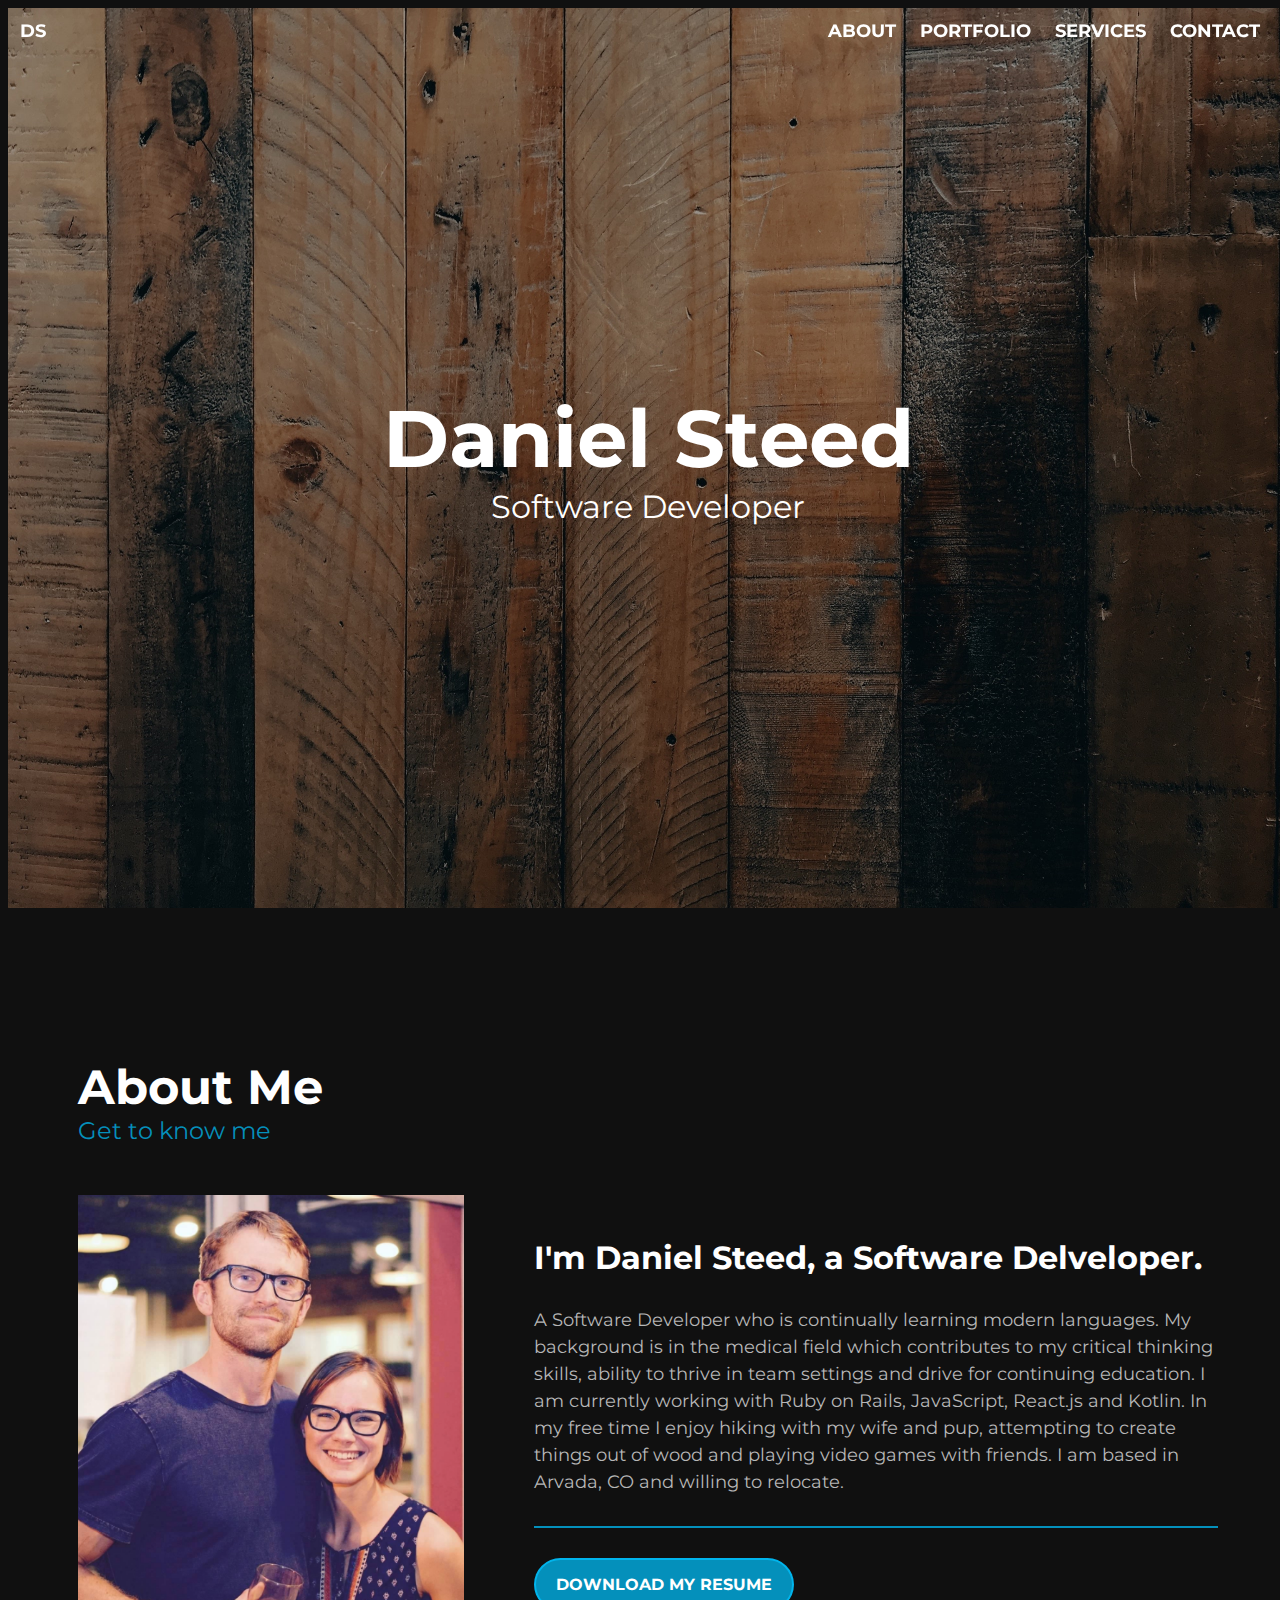
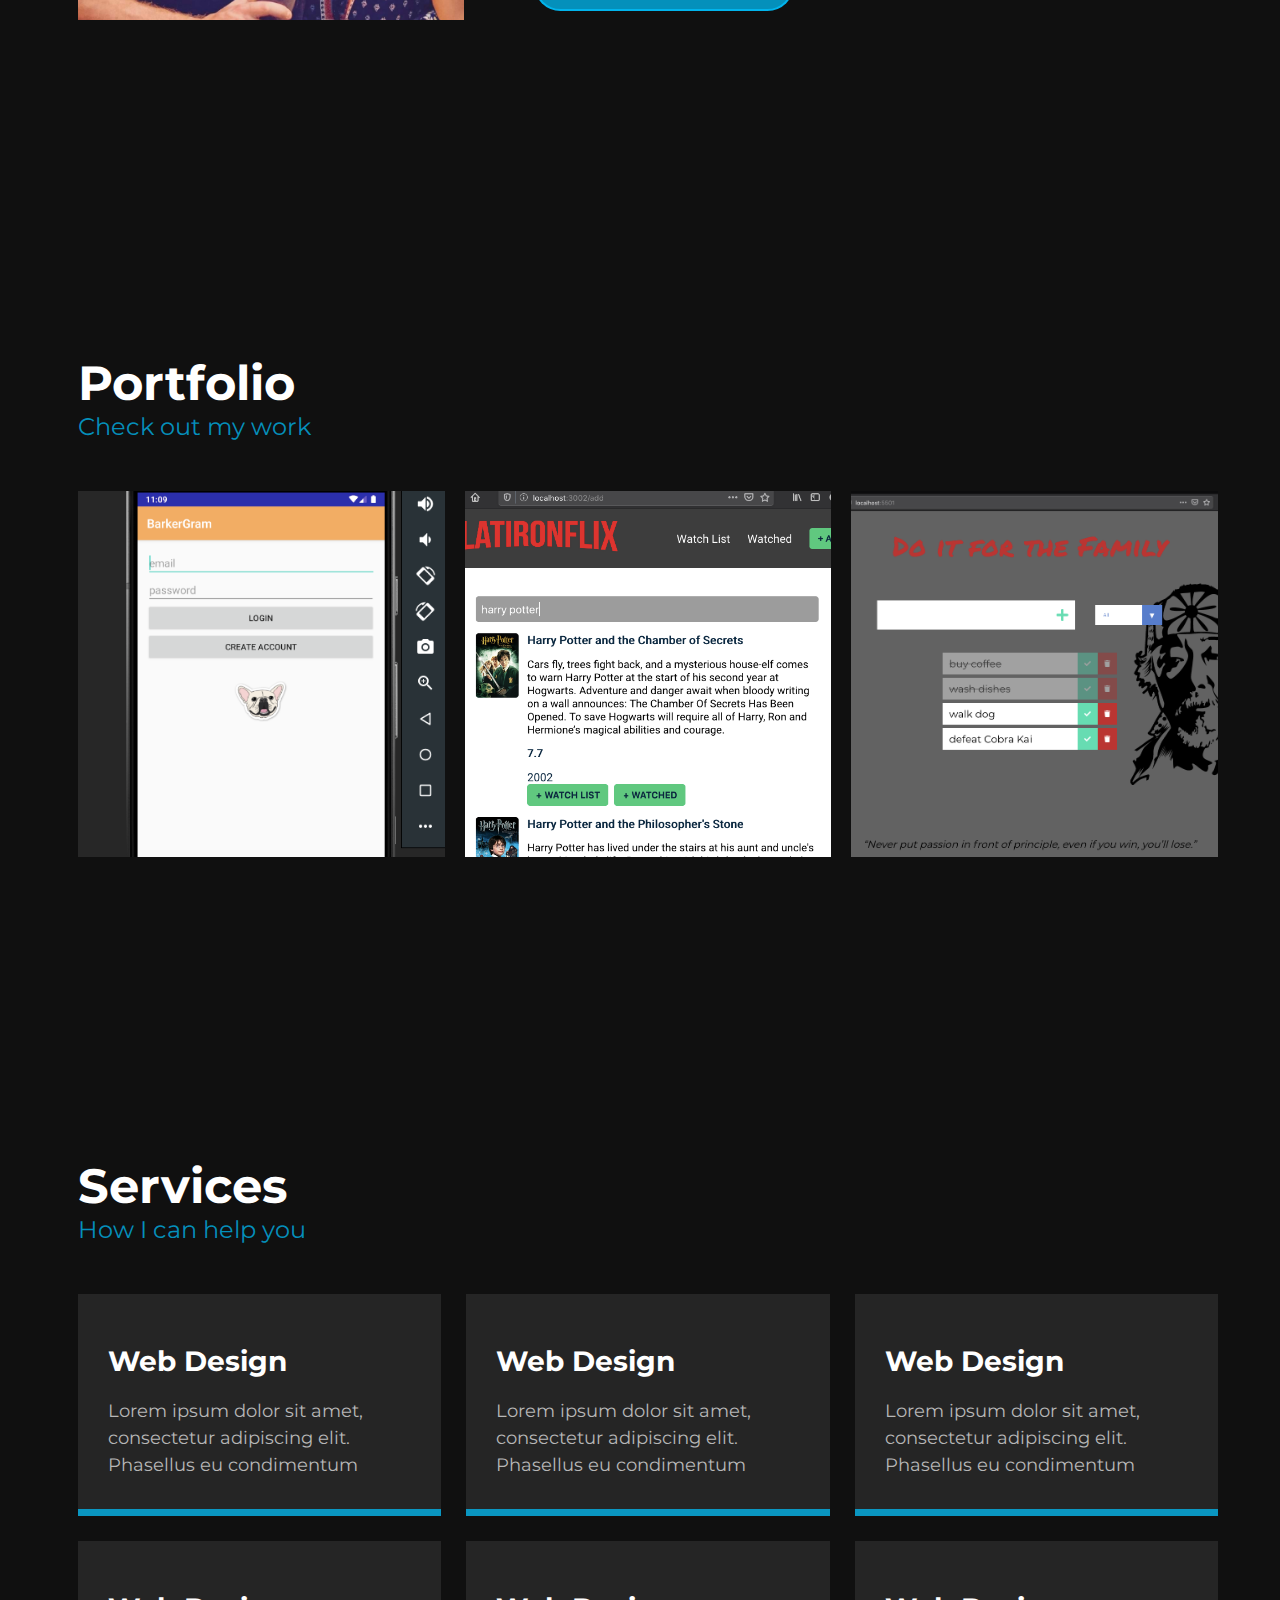
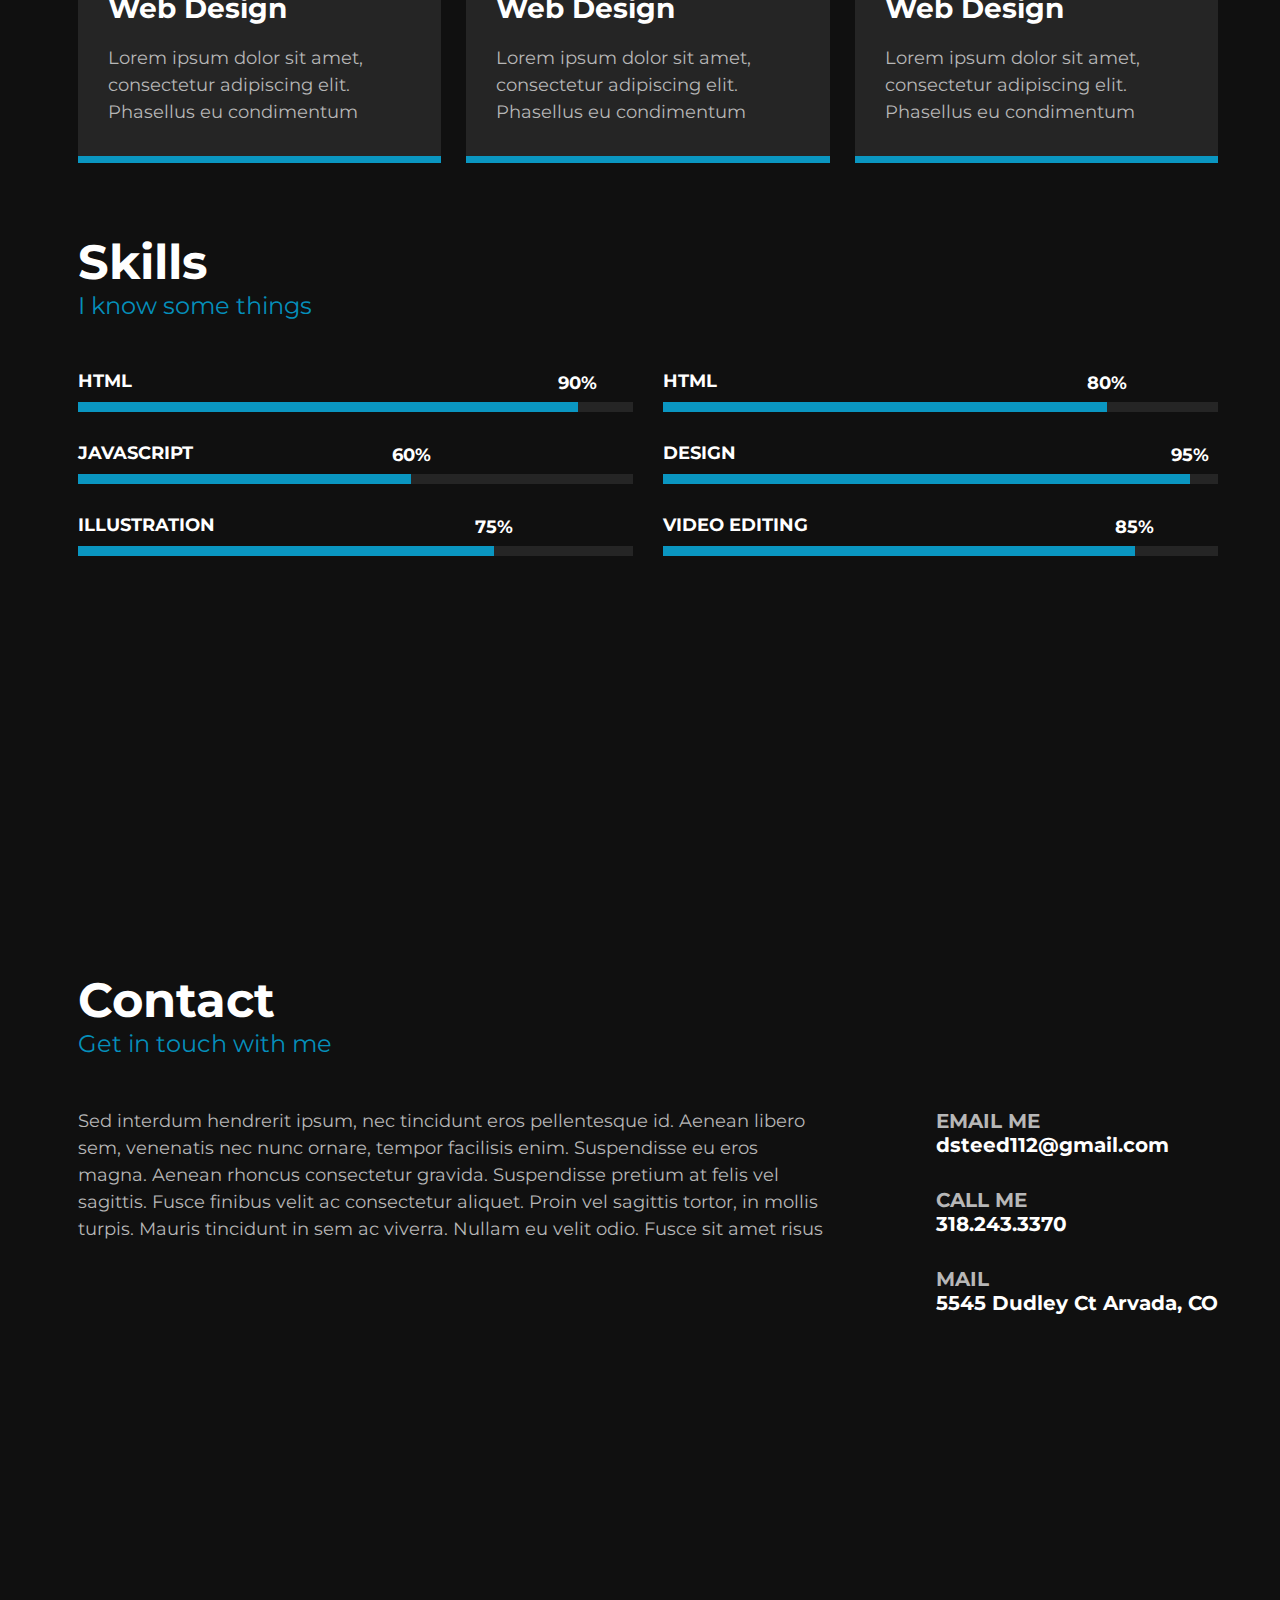
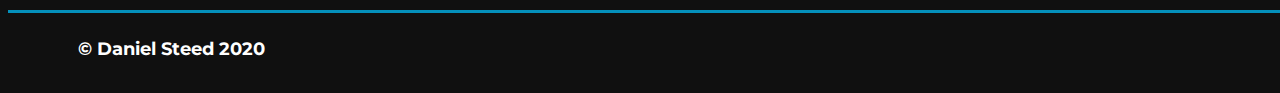
==== index.html @ 65cd4f7a "first commit" ====
<!DOCTYPE html>
<html lang="en">
  <head>
    <meta charset="UTF-8" />
    <meta name="viewport" content="width=device-width, initial-scale=1.0" />

    <!-- Normalize CSS -->
    <link rel="stylesheet" href="css/normalize.css" />

    <!-- Google Fonts -->
    <link
      href="https://fonts.googleapis.com/css2?family=Montserrat:wght@400;700&display=swap"
      rel="stylesheet"
    />

    <!-- Font Awesome -->
    <link rel="stylesheet" href="css/fontawesome.min.css" />

    <!-- Custom Styles -->
    <link rel="stylesheet" href="css/styles.css" />

    <title>My Portfolio</title>
  </head>
  <body>
    <header>
      <div class="brand">
        <a href="#">
          DS
        </a>
      </div>

      <ul class="nav-links">
        <li class="nav-link">
          <a href="#about">About</a>
        </li>

        <li class="nav-link">
          <a href="#portfolio">Portfolio</a>
        </li>

        <li class="nav-link">
          <a href="#services">Services</a>
        </li>

        <li class="nav-link">
          <a href="#contact">Contact</a>
        </li>
      </ul>

      <div class="mobile-nav">
        <button class="hamburger">
          <i class="fa fa-bars"></i>
        </button>

        <ul class="mobile-nav-links">
          <li class="nav-link">
            <a href="#about">About</a>
          </li>

          <li class="nav-link">
            <a href="#portfolio">Portfolio</a>
          </li>

          <li class="nav-link">
            <a href="#services">Services</a>
          </li>

          <li class="nav-link">
            <a href="#contact">Contact</a>
          </li>
        </ul>
      </div>
    </header>

    <section id="hero">
      <div class="inner-text">
        <h1>Daniel Steed</h1>
        <h2>Software Developer</h2>
      </div>

      <div class="social-icons">
        <ul>
          <li>
            <a href="#" target="_blank">
              <i class="fab fa-facebook-f"></i>
            </a>
          </li>

          <li>
            <a href="#" target="_blank">
              <i class="fab fa-twitter"></i>
            </a>
          </li>

          <li>
            <a href="#" target="_blank">
              <i class="fab fa-instagram"></i>
            </a>
          </li>

          <li>
            <a href="#" target="_blank">
              <i class="fab fa-linkedin"></i>
            </a>
          </li>

          <li>
            <a href="#" target="_blank">
              <i class="fab fa-github"></i>
            </a>
          </li>
        </ul>
      </div>
    </section>

    <section class="nav-section" id="about">
      <div class="container">
        <div class="section-header">
          <h3 class="heading">About Me</h3>
          <h4 class="subheading">Get to know me</h4>
        </div>

        <div class="about-content">
          <div class="image-wrapper">
            <img src="img/person.jpg" alt="Picture of me" />
          </div>

          <div class="text-content">
            <h3 class="content-heading">
              I'm Daniel Steed, a Software Delveloper.
            </h3>

            <p>
              A Software Developer who is continually learning modern languages. My background is in the medical field which contributes to my critical thinking skills, ability to thrive in team settings and drive for continuing education. 
              I am currently working with Ruby on Rails, JavaScript, React.js and Kotlin. 
              In my free time I enjoy hiking with my wife and pup, attempting to create things out of wood and playing video games with friends. I am based in Arvada, CO and willing to relocate.
            </p>

            <hr />

            <div class="text-content-footer">
              <div class="button-wrapper">
                <a href="#" class="primary-button">Download my Resume</a>
              </div>

              <div class="social-icons">
                <ul>
                  <li>
                    <a href="#" target="_blank">
                      <i class="fab fa-facebook-f"></i>
                    </a>
                  </li>

                  <li>
                    <a href="#" target="_blank">
                      <i class="fab fa-twitter"></i>
                    </a>
                  </li>

                  <li>
                    <a href="#" target="_blank">
                      <i class="fab fa-instagram"></i>
                    </a>
                  </li>

                  <li>
                    <a href="#" target="_blank">
                      <i class="fab fa-linkedin"></i>
                    </a>
                  </li>

                  <li>
                    <a href="#" target="_blank">
                      <i class="fab fa-github"></i>
                    </a>
                  </li>
                </ul>
              </div>
            </div>
          </div>
        </div>
      </div>
    </section>

    <section class="nav-section" id="portfolio">
      <div class="container">
        <div class="section-header">
          <h3 class="heading">Portfolio</h3>
          <h4 class="subheading">Check out my work</h4>
        </div>

        <div class="portfolio-grid">
          <div class="portfolio-item" id="item-1">
            <div class="image-wrapper">
              <img src="img/portfolio-item-1.jpg" alt="Portfolio Item 1" />
            </div>
          </div>

          <div class="portfolio-item">
            <div class="image-wrapper">
              <img src="img/portfolio-item-2.jpg" alt="Portfolio Item 2" />
            </div>
          </div>

          <div class="portfolio-item">
            <div class="image-wrapper">
              <img src="img/portfolio-item-3.jpg" alt="Portfolio Item 3" />
            </div>
          </div>

          <!-- <div class="portfolio-item">
            <div class="image-wrapper">
              <img src="img/portfolio-item-4.jpg" alt="Portfolio Item 4" />
            </div>
          </div>

          <div class="portfolio-item">
            <div class="image-wrapper">
              <img src="img/portfolio-item-5.jpg" alt="Portfolio Item 5" />
            </div>
          </div>

          <div class="portfolio-item">
            <div class="image-wrapper">
              <img src="img/portfolio-item-6.jpg" alt="Portfolio Item 6" />
            </div>
          </div>
        </div>
      </div> -->
    </section>

    <section class="nav-section" id="services">
      <div class="container">
        <div class="section-header">
          <h3 class="heading">Services</h3>
          <h4 class="subheading">How I can help you</h4>
        </div>

        <div class="services-grid">
          <div class="service-box">
            <div class="icon-wrapper">
              <i class="fa fa-pencil-ruler"></i>
            </div>

            <h4 class="service-heading">Web Design</h4>

            <p>
              Lorem ipsum dolor sit amet, consectetur adipiscing elit. Phasellus
              eu condimentum
            </p>
          </div>

          <div class="service-box">
            <div class="icon-wrapper">
              <i class="fa fa-pencil-ruler"></i>
            </div>

            <h4 class="service-heading">Web Design</h4>

            <p>
              Lorem ipsum dolor sit amet, consectetur adipiscing elit. Phasellus
              eu condimentum
            </p>
          </div>

          <div class="service-box">
            <div class="icon-wrapper">
              <i class="fa fa-pencil-ruler"></i>
            </div>

            <h4 class="service-heading">Web Design</h4>

            <p>
              Lorem ipsum dolor sit amet, consectetur adipiscing elit. Phasellus
              eu condimentum
            </p>
          </div>

          <div class="service-box">
            <div class="icon-wrapper">
              <i class="fa fa-pencil-ruler"></i>
            </div>

            <h4 class="service-heading">Web Design</h4>

            <p>
              Lorem ipsum dolor sit amet, consectetur adipiscing elit. Phasellus
              eu condimentum
            </p>
          </div>

          <div class="service-box">
            <div class="icon-wrapper">
              <i class="fa fa-pencil-ruler"></i>
            </div>

            <h4 class="service-heading">Web Design</h4>

            <p>
              Lorem ipsum dolor sit amet, consectetur adipiscing elit. Phasellus
              eu condimentum
            </p>
          </div>

          <div class="service-box">
            <div class="icon-wrapper">
              <i class="fa fa-pencil-ruler"></i>
            </div>

            <h4 class="service-heading">Web Design</h4>

            <p>
              Lorem ipsum dolor sit amet, consectetur adipiscing elit. Phasellus
              eu condimentum
            </p>
          </div>
        </div>
      </div>

      <div class="skills-section">
        <div class="container">
          <div class="section-header">
            <h3 class="heading">Skills</h3>
            <h4 class="subheading">I know some things</h4>
          </div>

          <div class="skills-grid">
            <div class="skill" id="skill-html">
              <h4 class="skill-heading">HTML</h4>

              <div class="skill-bar">
                <div class="background-bar"></div>
                <div class="percentage-bar"></div>
                <span class="percentage-text">90%</span>
              </div>
            </div>

            <div class="skill" id="skill-css">
              <h4 class="skill-heading">HTML</h4>

              <div class="skill-bar">
                <div class="background-bar"></div>
                <div class="percentage-bar"></div>
                <span class="percentage-text">80%</span>
              </div>
            </div>

            <div class="skill" id="skill-javascript">
              <h4 class="skill-heading">JavaScript</h4>

              <div class="skill-bar">
                <div class="background-bar"></div>
                <div class="percentage-bar"></div>
                <span class="percentage-text">60%</span>
              </div>
            </div>

            <div class="skill" id="skill-design">
              <h4 class="skill-heading">Design</h4>

              <div class="skill-bar">
                <div class="background-bar"></div>
                <div class="percentage-bar"></div>
                <span class="percentage-text">95%</span>
              </div>
            </div>

            <div class="skill" id="skill-illustration">
              <h4 class="skill-heading">Illustration</h4>

              <div class="skill-bar">
                <div class="background-bar"></div>
                <div class="percentage-bar"></div>
                <span class="percentage-text">75%</span>
              </div>
            </div>

            <div class="skill" id="skill-editing">
              <h4 class="skill-heading">Video Editing</h4>

              <div class="skill-bar">
                <div class="background-bar"></div>
                <div class="percentage-bar"></div>
                <span class="percentage-text">85%</span>
              </div>
            </div>
          </div>
        </div>
      </div>
    </section>

    <section class="nav-section" id="contact">
      <div class="container">
        <div class="section-header">
          <h3 class="heading">Contact</h3>
          <h4 class="subheading">Get in touch with me</h4>
        </div>

        <div class="inner-content">
          <div class="text-content">
            <p>
              Sed interdum hendrerit ipsum, nec tincidunt eros pellentesque id.
              Aenean libero sem, venenatis nec nunc ornare, tempor facilisis
              enim. Suspendisse eu eros magna. Aenean rhoncus consectetur
              gravida. Suspendisse pretium at felis vel sagittis. Fusce finibus
              velit ac consectetur aliquet. Proin vel sagittis tortor, in mollis
              turpis. Mauris tincidunt in sem ac viverra. Nullam eu velit odio.
              Fusce sit amet risus
            </p>

            <div class="social-icons">
              <ul>
                <li>
                  <a href="#" target="_blank">
                    <i class="fab fa-facebook-f"></i>
                  </a>
                </li>

                <li>
                  <a href="#" target="_blank">
                    <i class="fab fa-twitter"></i>
                  </a>
                </li>

                <li>
                  <a href="#" target="_blank">
                    <i class="fab fa-instagram"></i>
                  </a>
                </li>

                <li>
                  <a href="#" target="_blank">
                    <i class="fab fa-linkedin"></i>
                  </a>
                </li>

                <li>
                  <a href="#" target="_blank">
                    <i class="fab fa-github"></i>
                  </a>
                </li>
              </ul>
            </div>
          </div>

          <div class="contact-info">
            <div class="contact-block">
              <div class="icon-wrapper">
                <i class="fa-fw fa fa-envelope"></i>
              </div>

              <div class="details">
                <h5 class="heading">Email Me</h5>
                <a href="#">dsteed112@gmail.com</a>
              </div>
            </div>

            <div class="contact-block">
              <div class="icon-wrapper">
                <i class="fa-fw fa fa-phone"></i>
              </div>

              <div class="details">
                <h5 class="heading">Call Me</h5>
                <a href="#">318.243.3370</a>
              </div>
            </div>

            <div class="contact-block">
              <div class="icon-wrapper">
                <i class="fa-fw fa fa-map-marker-alt"></i>
              </div>

              <div class="details">
                <h5 class="heading">Mail</h5>
                <span>5545 Dudley Ct Arvada, CO</span>
              </div>
            </div>
          </div>
        </div>
      </div>
    </section>

    <footer>
      <div class="container">
        <div class="inner-content">
          <div class="left-content">
            <p>&copy; Daniel Steed 2020</p>
          </div>

          <div class="social-icons">
            <ul>
              <li>
                <a href="#" target="_blank">
                  <i class="fab fa-facebook-f"></i>
                </a>
              </li>

              <li>
                <a href="#" target="_blank">
                  <i class="fab fa-twitter"></i>
                </a>
              </li>

              <li>
                <a href="#" target="_blank">
                  <i class="fab fa-instagram"></i>
                </a>
              </li>

              <li>
                <a href="#" target="_blank">
                  <i class="fab fa-linkedin"></i>
                </a>
              </li>

              <li>
                <a href="#" target="_blank">
                  <i class="fab fa-github"></i>
                </a>
              </li>
            </ul>
          </div>
        </div>
      </div>
    </footer>

    <!-- Portfolio Modal -->
    <div class="portfolio-modal">
      <div class="close-button-wrapper">
        <button class="close-button">
          <i class="fa fa-times"></i>
        </button>
      </div>

      <div class="image-wrapper">
        <!-- Image added with JS -->
      </div>
    </div>

    <!-- jQuery -->
    <script src="js/jquery-3.5.1.min.js"></script>

    <!-- Custom Scripts -->
    <script src="js/custom.js"></script>
  </body>
</html>
---- css/styles.css ----
/* Colour Variables */
:root {
    --dark: #101010;
    --grey: #252525;
    --primary: #00c3ffb7;
    --light: #fff;
    --muted: #b7b7b7;
    --f-regular: 400;
    --f-bold: 700;
  }
  
  /* Global Styles */
  * {
    -webkit-box-sizing: border-box;
    -moz-box-sizing: border-box;
    box-sizing: border-box;
  }
  
  *:before,
  *:after {
    -webkit-box-sizing: border-box;
    -moz-box-sizing: border-box;
    box-sizing: border-box;
  }
  
  html {
    scroll-behavior: smooth;
  }
  
  body {
    font-family: "Montserrat", sans-serif;
    background-color: var(--dark);
    color: var(--light);
    width: 100%;
  }
  
  a {
    color: var(--light);
    text-decoration: none;
  }
  
  p {
    margin: 0;
  }
  
  h1,
  h2,
  h3,
  h4,
  h5,
  h6 {
    margin: 0;
  }
  
  button:focus,
  button:active {
    outline: none;
  }
  
  button:hover {
    cursor: pointer;
  }
  
  .container {
    width: 100%;
    padding-right: 15px;
    padding-left: 15px;
    margin-right: auto;
    margin-left: auto;
  }
  
  .section-header {
    margin-bottom: 50px;
  }
  
  .section-header .heading {
    font-size: 2.5rem;
  }
  
  .section-header .subheading {
    font-size: 1rem;
    color: var(--primary);
    font-weight: var(--f-regular);
  }
  
  .primary-button {
    font-weight: var(--f-bold);
    text-transform: uppercase;
    color: var(--light);
    background-color: var(--primary);
    border-radius: 999px;
    padding: 15px 20px;
    border: 2px solid var(--primary);
    transition: all 0.3s ease;
    text-align: center;
  }
  
  .primary-button:hover {
    background-color: transparent;
    color: var(--primary);
  }
  
  .no-scroll {
    overflow: hidden;
  }
  
  @media (min-width: 568px) {
    .container {
      max-width: 540px;
    }
  }
  
  @media (min-width: 768px) {
    .container {
      max-width: 720px;
    }
  
    .section-header .heading {
      font-size: 3rem;
    }
  
    .section-header .subheading {
      font-size: 1.5rem;
    }
  }
  
  @media (min-width: 992px) {
    .container {
      max-width: 960px;
    }
  }
  
  @media (min-width: 1200px) {
    .container {
      max-width: 1170px;
    }
  }
  
  /* Header Styles */
  header {
    width: 100%;
    padding: 20px 20px 0;
    display: flex;
    justify-content: space-between;
    align-items: center;
    box-sizing: border-box;
    position: fixed;
    top: 0;
    left: 0;
    z-index: 10;
    transition: all 0.3s ease;
  }
  
  header.scrolled {
    background-color: var(--dark);
    border-bottom: 3px solid var(--primary);
    padding: 10px;
  }
  
  header .nav-links {
    display: none;
    list-style: none;
    margin: 0;
    padding: 0;
  }
  
  header .nav-link {
    display: inline-block;
    margin-right: 20px;
  }
  
  header .nav-link:last-child {
    margin-right: 0;
  }
  
  header a {
    text-transform: uppercase;
    font-weight: var(--f-bold);
    font-size: 1.125rem;
    transition: all 0.3s ease;
  }
  
  header a.active {
    color: var(--primary);
  }
  
  header a:hover {
    color: var(--primary);
  }
  
  header .mobile-nav {
    position: relative;
  }
  
  header .mobile-nav .hamburger {
    background: transparent;
    border: none;
    color: var(--light);
    font-size: 2rem;
  }
  
  header .mobile-nav-links {
    display: none;
    background-color: var(--grey);
    position: absolute;
    right: 0;
    top: 45px;
    margin: 0;
    padding: 20px;
  }
  
  header .mobile-nav-links .nav-link {
    margin-bottom: 10px;
  }
  
  header .mobile-nav-links .nav-link:last-child {
    margin-bottom: 0;
  }
  
  @media (min-width: 600px) {
    header .nav-links {
      display: block;
    }
  
    header .mobile-nav {
      display: none;
    }
  
    header.scrolled {
      padding: 20px;
    }
  }
  
  /* Hero Section */
  #hero {
    background-image: url("../img/hero.jpg");
    background-size: cover;
    background-position: center center;
    height: 100vh;
    width: 100%;
    display: flex;
    justify-content: center;
    align-items: center;
  }
  
  #hero .inner-text {
    text-align: center;
  }
  
  #hero .inner-text h1 {
    font-size: 2.5rem;
  }
  
  #hero .inner-text h2 {
    font-weight: var(--f-regular);
    font-size: 1.5rem;
  }
  
  #hero .social-icons {
    position: absolute;
    bottom: 0;
    right: 0;
    margin: 0 20px 20px;
  }
  
  .social-icons ul {
    margin: 0;
    padding: 0;
    list-style: none;
  }
  
  .social-icons li {
    display: inline-block;
    margin-right: 10px;
  }
  
  .social-icons li:last-child {
    margin-right: 0;
  }
  
  .social-icons a {
    font-size: 1.5rem;
    transition: all 0.3s ease;
  }
  
  .social-icons a:hover {
    color: var(--primary);
  }
  
  @media (min-width: 768px) {
    #hero .inner-text h1 {
      font-size: 5rem;
    }
  
    #hero .inner-text h2 {
      font-size: 2rem;
    }
  }
  
  /* About Section */
  #about {
    padding: 100px 0;
  }
  
  .about-content .image-wrapper {
    margin-bottom: 30px;
  }
  
  .about-content .image-wrapper img {
    border-radius: 999px;
    height: 250px;
    width: 250px;
    object-fit: cover;
  }
  
  .about-content .text-content .content-heading {
    font-size: 1.5rem;
    margin-bottom: 20px;
  }
  
  .about-content .text-content p {
    margin-bottom: 16px;
    font-size: 1.125rem;
    color: var(--muted);
    line-height: 1.5;
  }
  
  .about-content .text-content hr {
    margin: 30px 0;
    border: 1px solid var(--primary);
  }
  
  .about-content .primary-button {
    display: block;
    margin-bottom: 20px;
  }
  
  .about-content .text-content-footer .social-icons {
    text-align: center;
  }
  
  @media (min-width: 568px) {
    .about-content .text-content-footer {
      display: flex;
      align-items: center;
      justify-content: space-between;
    }
  
    .about-content .primary-button {
      display: block;
      margin-bottom: 0;
    }
  }
  
  @media (min-width: 768px) {
    #about {
      padding: 150px 0;
    }
  }
  
  @media (min-width: 992px) {
    .about-content {
      display: flex;
      align-items: center;
    }
  
    .about-content .text-content {
      position: relative;
      width: 100%;
      flex: 0 0 60%;
      max-width: 60%;
    }
  
    .about-content .image-wrapper {
      position: relative;
      width: 100%;
      padding-right: 70px;
      flex: 0 0 40%;
      max-width: 40%;
    }
  
    .about-content .image-wrapper img {
      border-radius: 0px;
      width: 100%;
      height: auto;
      object-fit: cover;
    }
  
    .about-content .text-content .content-heading {
      font-size: 2rem;
      margin-bottom: 30px;
    }
  }
  
  /* Portfolio Section */
  #portfolio {
    padding: 100px 0;
  }
  
  .portfolio-grid {
    display: grid;
    grid-template-columns: repeat(1, 1fr);
    grid-gap: 20px;
  }
  
  .portfolio-item:hover {
    cursor: pointer;
  }
  
  .portfolio-item .image-wrapper {
    position: relative;
    width: 100%;
    padding-bottom: 100%;
    overflow: hidden;
  }
  
  .portfolio-item img {
    position: absolute;
    top: 0;
    left: 0;
    width: 100%;
    height: 100%;
    object-fit: cover;
    transition: all 0.5s ease;
  }
  
  .portfolio-item:hover .image-wrapper img {
    transform: scale(1.1);
  }
  
  .portfolio-modal {
    display: none;
    position: fixed;
    z-index: 100;
    top: 0;
    left: 0;
    width: 100%;
    height: 100vh;
    background-color: rgba(0, 0, 0, 0.8);
  }
  
  .portfolio-modal .close-button {
    position: absolute;
    right: 0;
    background-color: transparent;
    border: none;
    color: var(--light);
    padding: 10px 15px;
    font-size: 2rem;
  }
  
  .portfolio-modal .image-wrapper {
    position: relative;
    height: calc(100vh - 100px);
    width: calc(100% - 100px);
    left: 50px;
    top: 50px;
    display: flex;
    justify-content: center;
    align-items: center;
  }
  
  .portfolio-modal .image-wrapper img {
    max-height: 100%;
    width: auto;
    max-width: 100%;
  }
  
  @media (min-width: 568px) {
    .portfolio-grid {
      grid-template-columns: repeat(2, 1fr);
    }
  }
  
  @media (min-width: 768px) {
    #portfolio {
      padding: 150px 0;
    }
  }
  
  @media (min-width: 992px) {
    .portfolio-grid {
      grid-template-columns: repeat(3, 1fr);
    }
  }
  
  /* Services */
  #services {
    padding: 100px 0;
  }
  
  .services-grid {
    display: grid;
    grid-template-columns: repeat(1, 1fr);
    grid-gap: 25px;
  }
  
  .service-box {
    background-color: var(--grey);
    padding: 20px;
    border-bottom: 7px solid var(--primary);
  }
  
  .service-box .icon-wrapper {
    margin-bottom: 20px;
  }
  
  .service-box .icon-wrapper i {
    font-size: 3rem;
    color: var(--primary);
  }
  
  .service-box .service-heading {
    font-size: 1.25rem;
    margin-bottom: 20px;
  }
  
  .service-box p {
    font-size: 1rem;
    margin-bottom: 0;
    color: var(--muted);
    line-height: 1.5;
  }
  
  .skills-section {
    margin-top: 70px;
  }
  
  .skills-grid {
    display: grid;
    grid-template-columns: repeat(1, 1fr);
    grid-gap: 30px;
  }
  
  .skill .skill-heading {
    font-size: 1.125rem;
    text-transform: uppercase;
    margin-bottom: 10px;
  }
  
  .skill .skill-bar {
    position: relative;
  }
  
  .skill .skill-bar .background-bar {
    width: 100%;
    height: 10px;
    background-color: var(--grey);
  }
  
  .skill .skill-bar .percentage-bar {
    position: absolute;
    top: 0;
    left: 0;
    height: 10px;
    background-color: var(--primary);
    width: attr(data-value);
  }
  
  .skill .skill-bar .percentage-text {
    position: absolute;
    top: -30px;
    font-size: 1.125rem;
    font-weight: var(--f-bold);
    transform: translateX(-50%);
  }
  
  #skill-html .skill-bar .percentage-bar {
    width: 90%;
  }
  
  #skill-html .skill-bar .percentage-text {
    left: 90%;
  }
  
  #skill-css .skill-bar .percentage-bar {
    width: 80%;
  }
  
  #skill-css .skill-bar .percentage-text {
    left: 80%;
  }
  
  #skill-javascript .skill-bar .percentage-bar {
    width: 60%;
  }
  
  #skill-javascript .skill-bar .percentage-text {
    left: 60%;
  }
  
  #skill-design .skill-bar .percentage-bar {
    width: 95%;
  }
  
  #skill-design .skill-bar .percentage-text {
    left: 95%;
  }
  
  #skill-illustration .skill-bar .percentage-bar {
    width: 75%;
  }
  
  #skill-illustration .skill-bar .percentage-text {
    left: 75%;
  }
  
  #skill-editing .skill-bar .percentage-bar {
    width: 85%;
  }
  
  #skill-editing .skill-bar .percentage-text {
    left: 85%;
  }
  
  @media (min-width: 568px) {
    .services-grid {
      grid-template-columns: repeat(2, 1fr);
    }
  }
  
  @media (min-width: 768px) {
    #services {
      padding: 150px 0;
    }
  
    .skills-grid {
      grid-template-columns: repeat(2, 1fr);
    }
  }
  
  @media (min-width: 992px) {
    .services-grid {
      grid-template-columns: repeat(3, 1fr);
    }
  
    .service-box {
      padding: 30px;
    }
  
    .service-box .service-heading {
      font-size: 1.75rem;
    }
  
    .service-box p {
      font-size: 1.125rem;
      line-height: 1.5;
    }
  }
  
  /* Contact Section */
  #contact {
    padding: 150px 0;
  }
  
  #contact .text-content {
    margin-bottom: 50px;
  }
  
  #contact .text-content p {
    font-size: 1.125rem;
    color: var(--muted);
    line-height: 1.5;
  }
  
  #contact .social-icons {
    margin-top: 20px;
  }
  
  #contact .contact-block {
    display: flex;
    align-items: center;
    margin-bottom: 30px;
  }
  
  #contact .contact-block .icon-wrapper i {
    color: var(--primary);
    font-size: 2.5rem;
    margin-right: 20px;
  }
  
  #contact .contact-block .details .heading {
    font-size: 1.25rem;
    text-transform: uppercase;
    color: var(--muted);
  }
  
  #contact .contact-block .details a,
  #contact .contact-block .details span {
    font-size: 1.25rem;
    color: var(--light);
    font-weight: var(--f-bold);
    transition: all 0.3s ease;
  }
  
  #contact .contact-block .details a:hover {
    opacity: 0.7;
  }
  
  @media (min-width: 768px) {
    #contact {
      padding: 265px 0;
    }
  
    #contact .inner-content {
      display: flex;
    }
  
    #contact .text-content {
      padding-right: 50px;
      margin-bottom: 0;
    }
  }
  
  @media (min-width: 992px) {
    #contact .text-content {
      padding-right: 90px;
    }
  
    #contact .contact-info {
      flex-shrink: 0;
    }
  }
  
  /* Footer Styles */
  footer {
    border-top: 3px solid var(--primary);
    padding: 25px 0;
    text-align: center;
  }
  
  footer .left-content {
    margin-bottom: 10px;
  }
  
  footer .left-content p {
    font-weight: var(--f-bold);
    font-size: 1.125rem;
  }
  
  @media (min-width: 568px) {
    footer {
      text-align: left;
    }
  
    footer .left-content {
      margin-bottom: 0;
    }
  
    footer .inner-content {
      display: flex;
      justify-content: space-between;
      align-items: center;
    }
  }
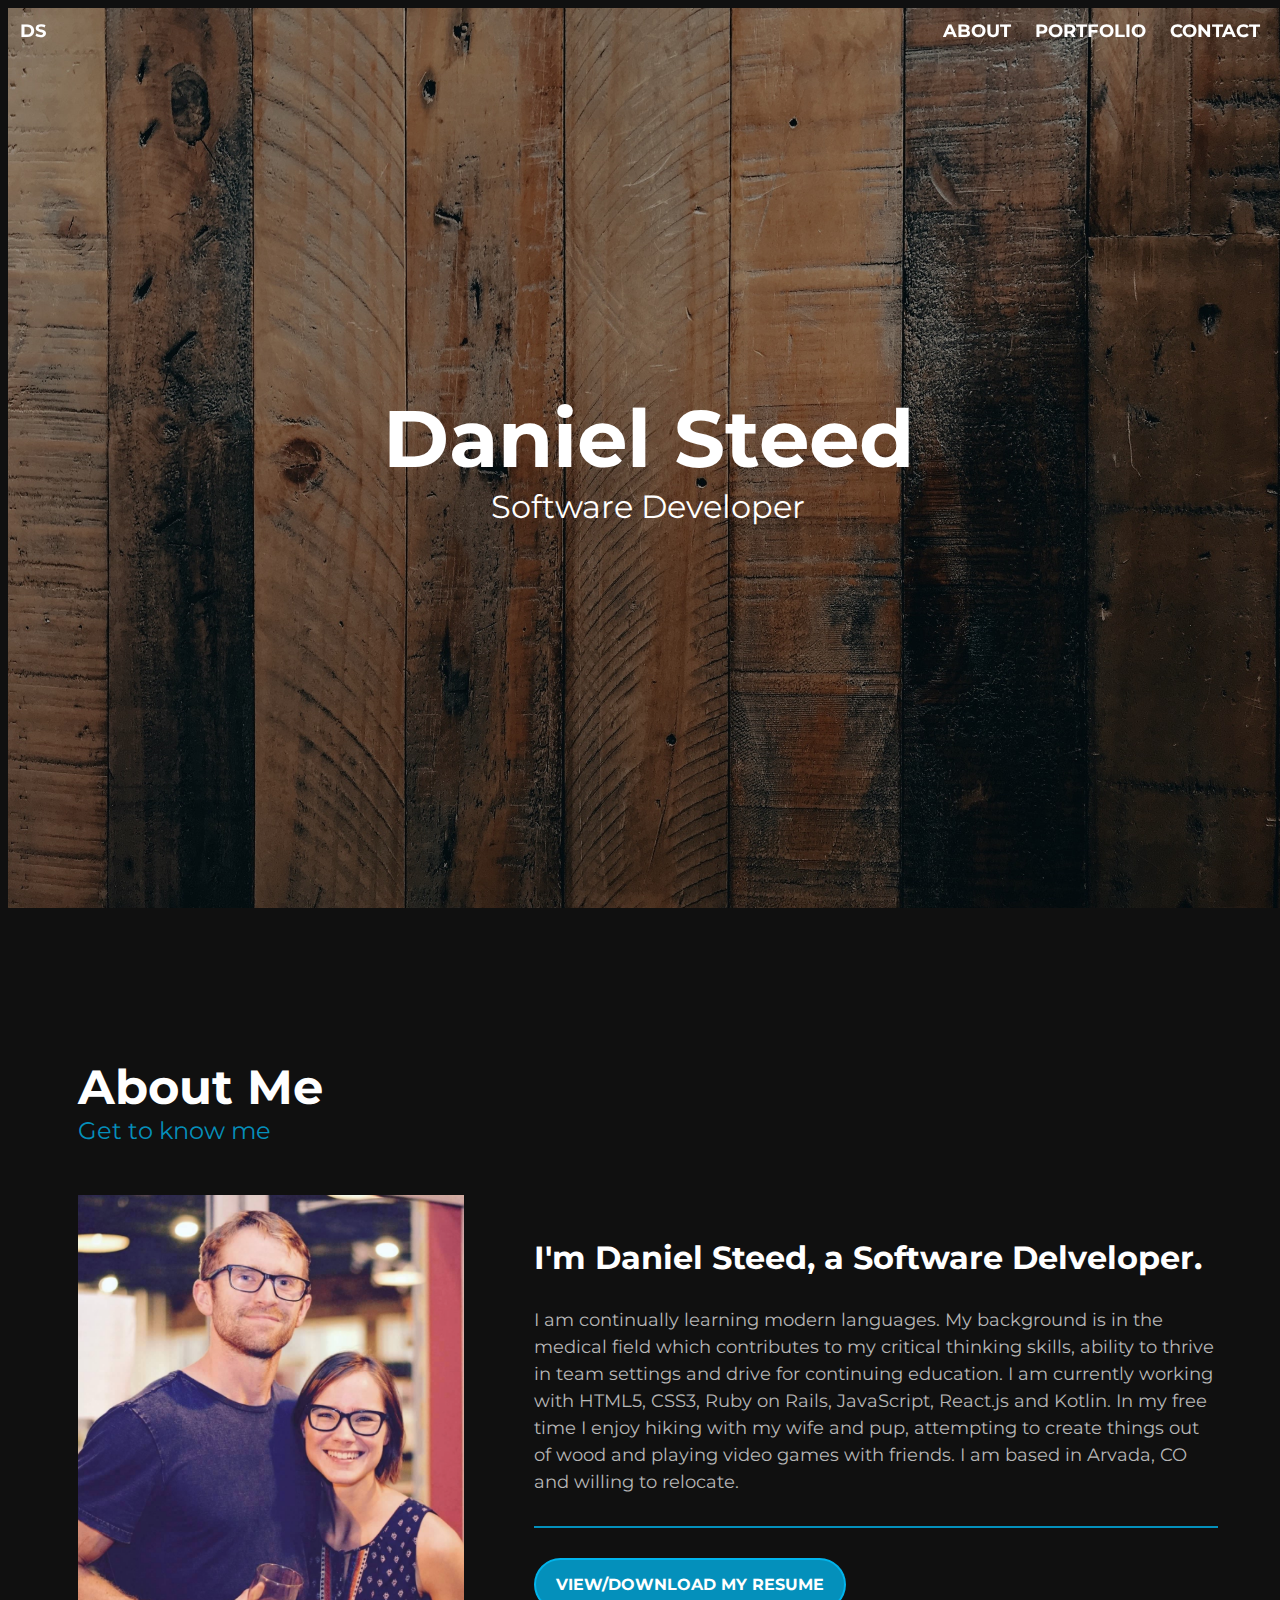
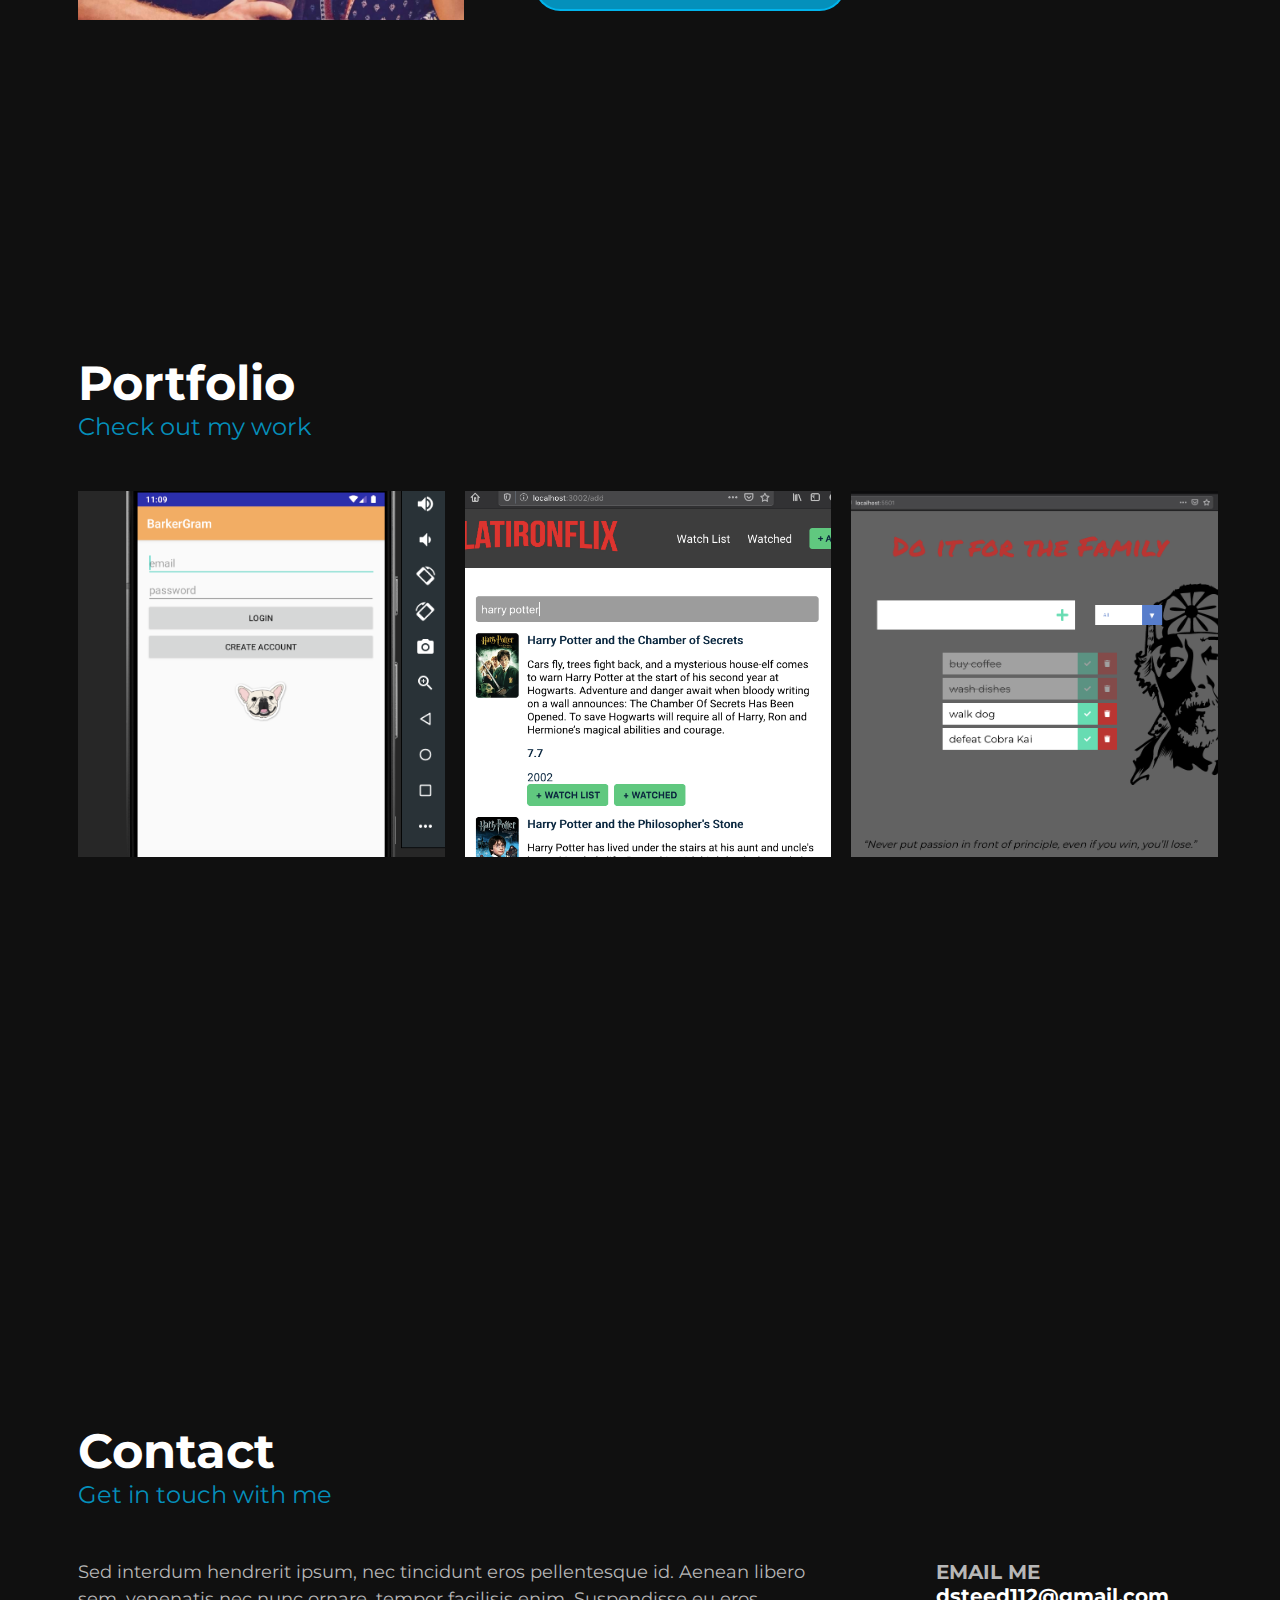
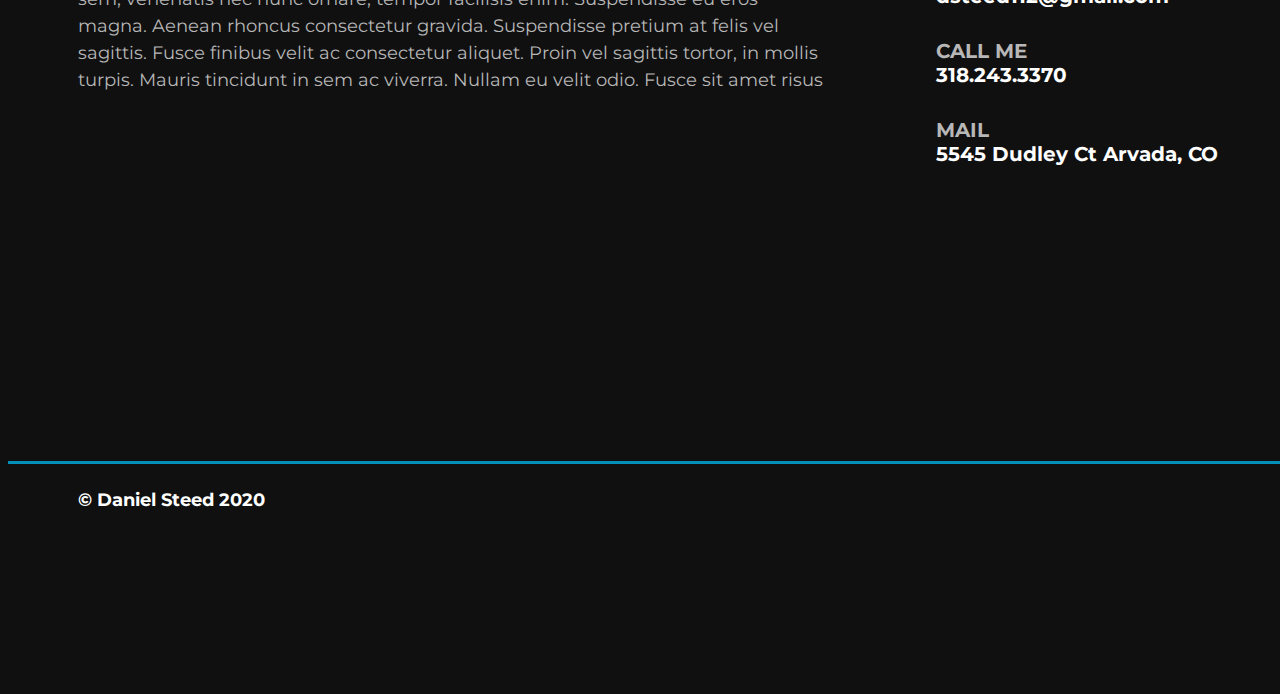
==== commit af22ed0d: "chnaged remote repo for firebase hosting" ====
--- a/index.html
+++ b/index.html
@@ -38,9 +38,9 @@
           <a href="#portfolio">Portfolio</a>
         </li>
 
-        <li class="nav-link">
-          <a href="#services">Services</a>
-        </li>
+        <!-- <li class="nav-link">
+          <a href="#services">Skills</a>
+        </li> -->
 
         <li class="nav-link">
           <a href="#contact">Contact</a>
@@ -131,8 +131,8 @@
             </h3>
 
             <p>
-              A Software Developer who is continually learning modern languages. My background is in the medical field which contributes to my critical thinking skills, ability to thrive in team settings and drive for continuing education. 
-              I am currently working with Ruby on Rails, JavaScript, React.js and Kotlin. 
+              I am continually learning modern languages. My background is in the medical field which contributes to my critical thinking skills, ability to thrive in team settings and drive for continuing education. 
+              I am currently working with HTML5, CSS3, Ruby on Rails, JavaScript, React.js and Kotlin. 
               In my free time I enjoy hiking with my wife and pup, attempting to create things out of wood and playing video games with friends. I am based in Arvada, CO and willing to relocate.
             </p>
 
@@ -140,7 +140,7 @@
 
             <div class="text-content-footer">
               <div class="button-wrapper">
-                <a href="#" class="primary-button">Download my Resume</a>
+                <a href="https://docs.google.com/document/d/1nbts1YvZTf-dN-R6O3RR0flCHRQZFp28fIHBTXh7hkQ/edit?usp=sharing" target="_blank" class="primary-button">View/Download my Resume</a>
               </div>
 
               <div class="social-icons">
@@ -230,7 +230,7 @@
     </section>
 
     <section class="nav-section" id="services">
-      <div class="container">
+      <!-- <div class="container">
         <div class="section-header">
           <h3 class="heading">Services</h3>
           <h4 class="subheading">How I can help you</h4>
@@ -315,9 +315,9 @@
             </p>
           </div>
         </div>
-      </div>
-
-      <div class="skills-section">
+      </div> -->
+
+      <!-- <div class="skills-section">
         <div class="container">
           <div class="section-header">
             <h3 class="heading">Skills</h3>
@@ -326,7 +326,7 @@
 
           <div class="skills-grid">
             <div class="skill" id="skill-html">
-              <h4 class="skill-heading">HTML</h4>
+              <h4 class="skill-heading">HTML5</h4>
 
               <div class="skill-bar">
                 <div class="background-bar"></div>
@@ -351,22 +351,22 @@
               <div class="skill-bar">
                 <div class="background-bar"></div>
                 <div class="percentage-bar"></div>
-                <span class="percentage-text">60%</span>
+                <span class="percentage-text">75%</span>
               </div>
             </div>
 
             <div class="skill" id="skill-design">
-              <h4 class="skill-heading">Design</h4>
+              <h4 class="skill-heading">CSS3</h4>
 
               <div class="skill-bar">
                 <div class="background-bar"></div>
                 <div class="percentage-bar"></div>
-                <span class="percentage-text">95%</span>
+                <span class="percentage-text">90%</span>
               </div>
             </div>
 
             <div class="skill" id="skill-illustration">
-              <h4 class="skill-heading">Illustration</h4>
+              <h4 class="skill-heading">React</h4>
 
               <div class="skill-bar">
                 <div class="background-bar"></div>
@@ -387,7 +387,7 @@
           </div>
         </div>
       </div>
-    </section>
+    </section> -->
 
     <section class="nav-section" id="contact">
       <div class="container">
--- a/css/styles.css
+++ b/css/styles.css
@@ -582,11 +582,11 @@
   }
   
   #skill-javascript .skill-bar .percentage-bar {
-    width: 60%;
+    width: 75%;
   }
   
   #skill-javascript .skill-bar .percentage-text {
-    left: 60%;
+    left: 75%;
   }
   
   #skill-design .skill-bar .percentage-bar {
